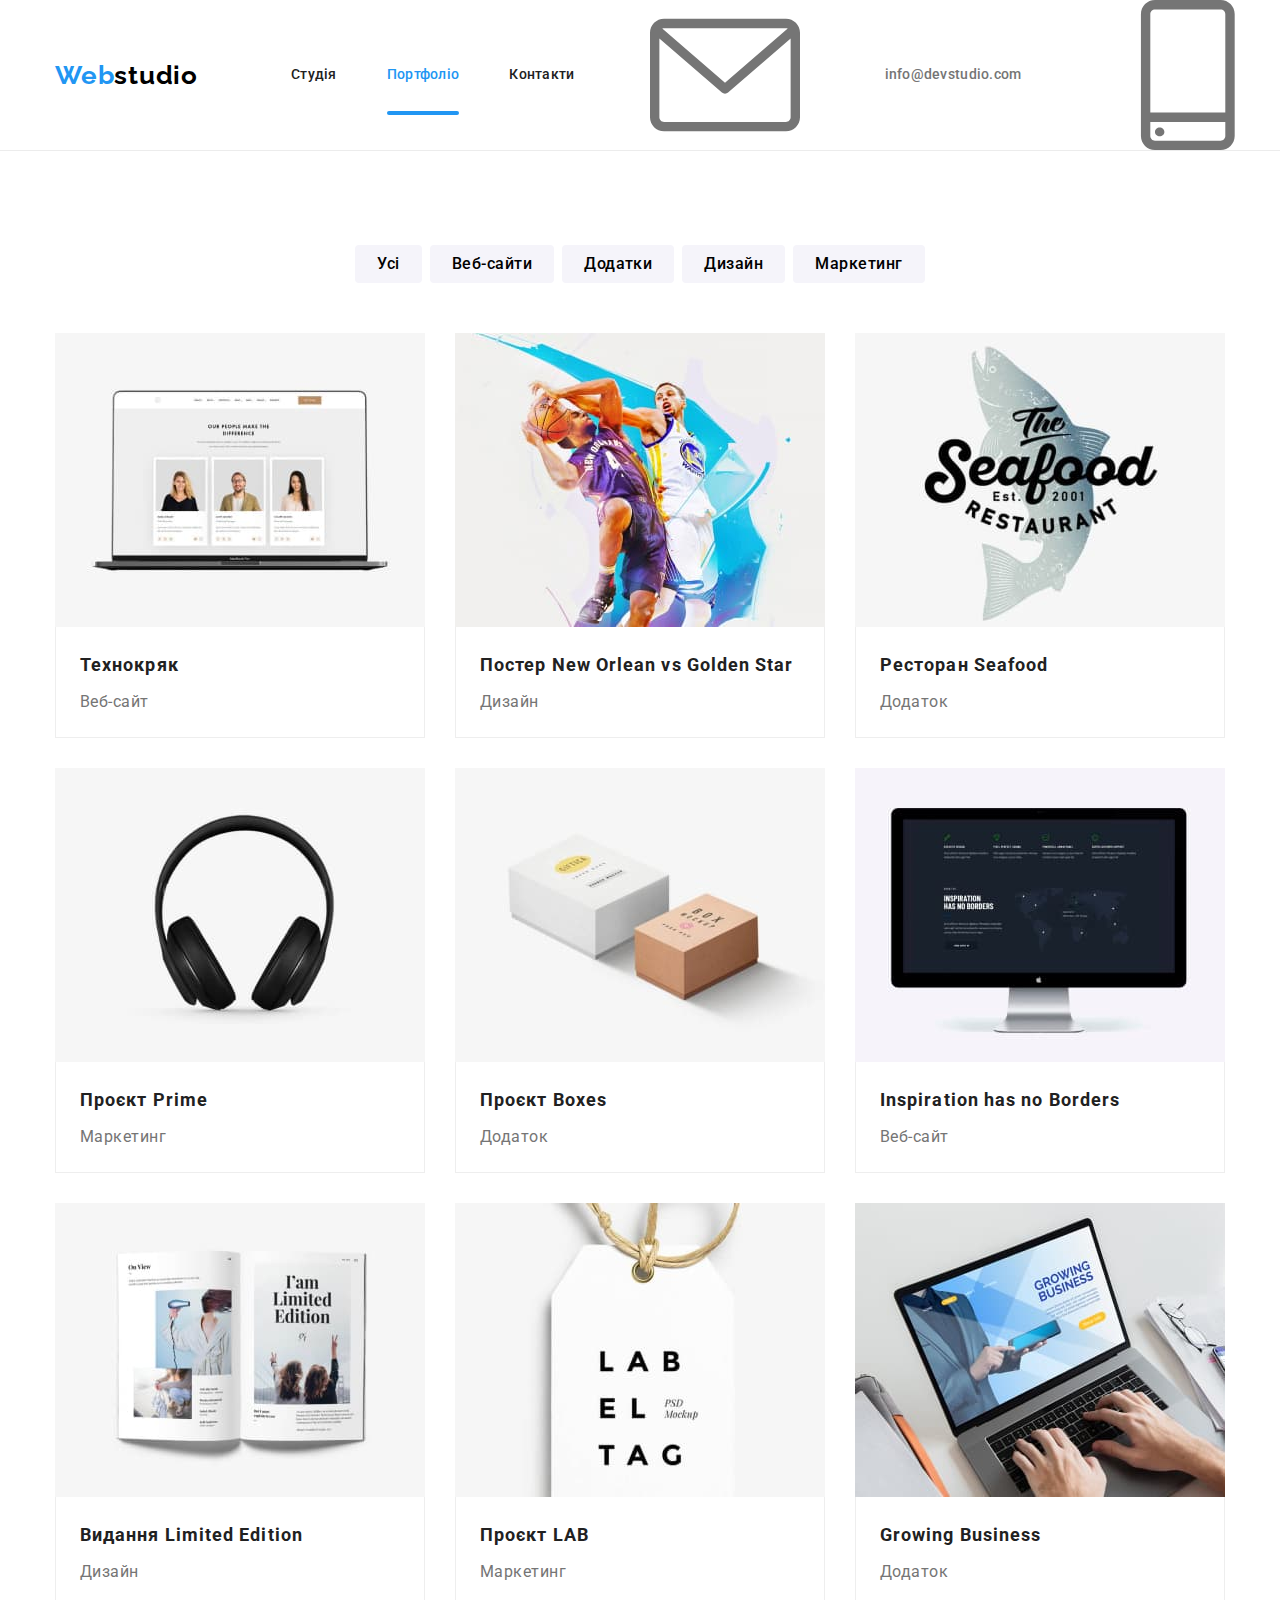
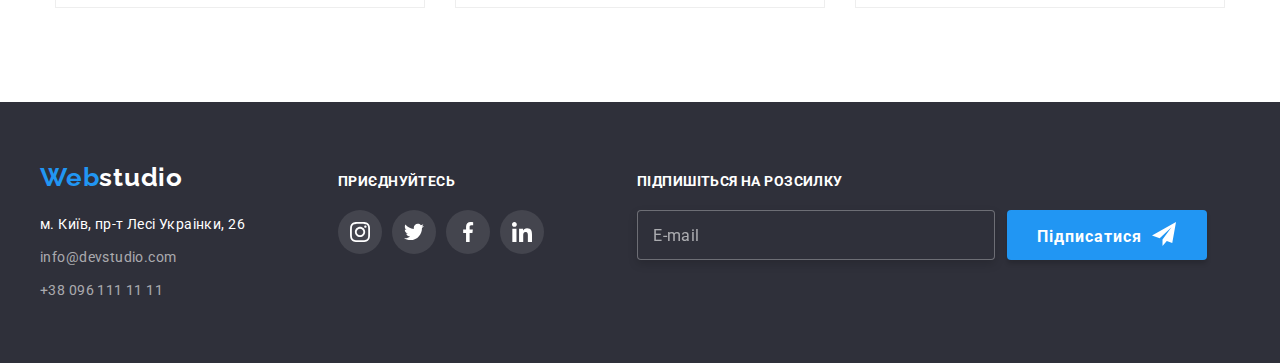
==== portfolio.html @ 49eac724 "Added H/W 6" ====
<!DOCTYPE html>
<html lang="uk">
  <head>
    <meta charset="UTF-8" />
    <meta http-equiv="X-UA-Compatible" content="IE=edge" />
    <meta name="viewport" content="width=device-width, initial-scale=1.0" />
    <title>Document</title>
    <link rel="preconnect" href="https://fonts.googleapis.com" />
    <link rel="preconnect" href="https://fonts.gstatic.com" crossorigin />
    <link
      href="https://fonts.googleapis.com/css2?family=Raleway:wght@700&family=Roboto:wght@400;500;700;900&display=swap"
      rel="stylesheet"
    />
    <link
      rel="stylesheet"
      href="https://cdnjs.cloudflare.com/ajax/libs/modern-normalize/1.1.0/modern-normalize.min.css"
    />
    <link rel="stylesheet" href="./css/styles.css" />
  </head>
  <body>
    <header class="all-nav">
      <div class="all-nav-container container">
        <nav class="page-nav">
          <a class="all-logo-header" href="./index.html">
            <span class="logo-part">Web</span>studio</a
          >
          <ul class="nav-menu list">
            <li class="nav-item">
              <a class="main-nav-link" href="./index.html">Студія</a>
            </li>
            <li class="nav-item">
              <a class="main-nav-link current" href="./portfolio.html">Портфоліо</a>
            </li>
            <li class="nav-item"><a class="main-nav-link" href="#">Контакти</a></li>
          </ul>
        </nav>

        <ul class="contacts-container list">
          <li>
            <a class="side-nav-links" href="mailto:info@devstudio.com">
              <svg class="icon-contacts">
                <use href="./images/icons.svg#icon-envelope"></use>
              </svg>
              info@devstudio.com
            </a>
          </li>
          <li>
            <a class="side-nav-links" href="tel:+380961111111">
              <svg class="icon-contacts">
                <use href="./images/icons.svg#icon-smartphone"></use>
              </svg>
              +38 096 111 11 11</a
            >
          </li>
        </ul>
      </div>
    </header>
    <main>
      <!-- Фильтр из кнопок -->
      <section class="hero-portfolio-section section">
        <div class="container">
          <!-- Убранный заголовок №2 -->
          <h1 class="visually-hidden">Фільтр кнопок</h1>
          <ul class="filter-btn-list list">
            <li><button class="filter-btn" type="button">Усі</button></li>
            <li><button class="filter-btn" type="button">Веб-сайти</button></li>
            <li><button class="filter-btn" type="button">Додатки</button></li>
            <li><button class="filter-btn" type="button">Дизайн</button></li>
            <li><button class="filter-btn" type="button">Маркетинг</button></li>
          </ul>
          <ul class="variant-menu list">
            <li class="variant-menu-item">
              <a href="#" class="variant-menu-link">
                <div class="pseudo-link">
                  <img src="./images/techno-kryak.jpg" alt="Фото веб-сайту" />
                  <div class="variant-overlay">
                    <p class="variant-overlay-text">
                      Ресурс пропонує комплексні пропозиції з різним рівнем функціоналу та сервісів.
                      Все це дозволить відвідувачу отримати вичерпні відомості про компанію чи
                      приватну особу.
                    </p>
                  </div>
                </div>
                <div class="variant-description-item">
                  <h2 class="variant-title">Технокряк</h2>
                  <p class="variant-description">Веб-сайт</p>
                </div>
              </a>
            </li>
            <li class="variant-menu-item">
              <a href="#" class="variant-menu-link">
                <div class="pseudo-link">
                  <img src="./images/basket-poster.jpg" alt="Фото дизайну з баскетболу" />
                  <div class="variant-overlay">
                    <p class="variant-overlay-text">
                      Ресурс пропонує комплексні пропозиції з різним рівнем функціоналу та сервісів.
                      Все це дозволить відвідувачу отримати вичерпні відомості про компанію чи
                      приватну особу.
                    </p>
                  </div>
                </div>
                <div class="variant-description-item">
                  <h2 class="variant-title">Постер New Orlean vs Golden Star</h2>
                  <p class="variant-description">Дизайн</p>
                </div>
              </a>
            </li>
            <li class="variant-menu-item">
              <a href="#" class="variant-menu-link">
                <div class="pseudo-link">
                  <img src="./images/restaurant-poster.jpg" alt="Логотип ресторану" />
                  <div class="variant-overlay">
                    <p class="variant-overlay-text">
                      Ресурс пропонує комплексні пропозиції з різним рівнем функціоналу та сервісів.
                      Все це дозволить відвідувачу отримати вичерпні відомості про компанію чи
                      приватну особу.
                    </p>
                  </div>
                </div>
                <div class="variant-description-item">
                  <h2 class="variant-title">Ресторан Seafood</h2>
                  <p class="variant-description">Додаток</p>
                </div>
              </a>
            </li>
            <li class="variant-menu-item">
              <a href="#" class="variant-menu-link">
                <div class="pseudo-link">
                  <img src="./images/headphones.jpg" alt="Фото навушников" />
                  <div class="variant-overlay">
                    <p class="variant-overlay-text">
                      Ресурс пропонує комплексні пропозиції з різним рівнем функціоналу та сервісів.
                      Все це дозволить відвідувачу отримати вичерпні відомості про компанію чи
                      приватну особу.
                    </p>
                  </div>
                </div>
                <div class="variant-description-item">
                  <h2 class="variant-title">Проєкт Prime</h2>
                  <p class="variant-description">Маркетинг</p>
                </div>
              </a>
            </li>
            <li class="variant-menu-item">
              <a href="#" class="variant-menu-link">
                <div class="pseudo-link">
                  <img src="./images/box-project.jpg" alt="Фото з двома коробками" />
                  <div class="variant-overlay">
                    <p class="variant-overlay-text">
                      Ресурс пропонує комплексні пропозиції з різним рівнем функціоналу та сервісів.
                      Все це дозволить відвідувачу отримати вичерпні відомості про компанію чи
                      приватну особу.
                    </p>
                  </div>
                </div>
                <div class="variant-description-item">
                  <h2 class="variant-title">Проєкт Boxes</h2>
                  <p class="variant-description">Додаток</p>
                </div>
              </a>
            </li>
            <li class="variant-menu-item">
              <a href="#" class="variant-menu-link">
                <div class="pseudo-link">
                  <img src="./images/inspiration.jpg" alt="Фото іншого веб-сайту" />
                  <div class="variant-overlay">
                    <p class="variant-overlay-text">
                      Ресурс пропонує комплексні пропозиції з різним рівнем функціоналу та сервісів.
                      Все це дозволить відвідувачу отримати вичерпні відомості про компанію чи
                      приватну особу.
                    </p>
                  </div>
                </div>
                <div class="variant-description-item">
                  <h2 class="variant-title">Inspiration has no Borders</h2>
                  <p class="variant-description">Веб-сайт</p>
                </div>
              </a>
            </li>
            <li class="variant-menu-item">
              <a href="#" class="variant-menu-link">
                <div class="pseudo-link">
                  <img src="./images/book-release.jpg" alt="Дизайн книги" />
                  <div class="variant-overlay">
                    <p class="variant-overlay-text">
                      Ресурс пропонує комплексні пропозиції з різним рівнем функціоналу та сервісів.
                      Все це дозволить відвідувачу отримати вичерпні відомості про компанію чи
                      приватну особу.
                    </p>
                  </div>
                </div>
                <div class="variant-description-item">
                  <h2 class="variant-title">Видання Limited Edition</h2>
                  <p class="variant-description">Дизайн</p>
                </div>
              </a>
            </li>
            <li class="variant-menu-item">
              <a href="#" class="variant-menu-link">
                <div class="pseudo-link">
                  <img src="./images/project-lab.jpg" alt="Дизайн проекту" />
                  <div class="variant-overlay">
                    <p class="variant-overlay-text">
                      Ресурс пропонує комплексні пропозиції з різним рівнем функціоналу та сервісів.
                      Все це дозволить відвідувачу отримати вичерпні відомості про компанію чи
                      приватну особу.
                    </p>
                  </div>
                </div>
                <div class="variant-description-item">
                  <h2 class="variant-title">Проєкт LAB</h2>
                  <p class="variant-description">Маркетинг</p>
                </div>
              </a>
            </li>
            <li class="variant-menu-item">
              <a href="#" class="variant-menu-link">
                <div class="pseudo-link">
                  <img src="./images/growing-business.jpg" alt="Фото бізнес сайту" />
                  <div class="variant-overlay">
                    <p class="variant-overlay-text">
                      Ресурс пропонує комплексні пропозиції з різним рівнем функціоналу та сервісів.
                      Все це дозволить відвідувачу отримати вичерпні відомості про компанію чи
                      приватну особу.
                    </p>
                  </div>
                </div>
                <div class="variant-description-item">
                  <h2 class="variant-title">Growing Business</h2>
                  <p class="variant-description">Додаток</p>
                </div>
              </a>
            </li>
          </ul>
        </div>
      </section>
    </main>
    <footer class="footer-section">
      <div class="footer-container container">
        <div class="first-footer">
          <a class="all-logo-footer" href="index.html"><span class="logo-part">Web</span>studio</a>
          <address>
            <ul class="footer-list list">
              <li class="footer-list-item">
                <a
                  class="adress"
                  href="https://goo.gl/maps/CPtrU1FHBa2aNyZL9"
                  target="_blank"
                  rel="noopener noreferrer nofollow"
                  >м. Київ, пр-т Лесі Украінки, 26</a
                >
              </li>
              <li class="footer-list-item">
                <a class="contacts" href="mailto:info@devstudio.com">info@devstudio.com</a>
              </li>
              <li class="footer-list-item">
                <a class="contacts" href="tel:+380961111111">+38 096 111 11 11</a>
              </li>
            </ul>
          </address>
        </div>
        <div class="second-footer">
          <p class="second-footer-title">Приєднуйтесь</p>
          <ul class="second-footer-list">
            <li class="second-footer-item">
              <a class="second-footer-link" href="#">
                <svg class="icon-footer">
                  <use href="./images/icons.svg#icon-instagram"></use>
                </svg>
              </a>
            </li>
            <li class="second-footer-item">
              <a class="second-footer-link" href="#">
                <svg class="icon-footer">
                  <use href="./images/icons.svg#icon-twitter"></use>
                </svg>
              </a>
            </li>
            <li class="second-footer-item">
              <a class="second-footer-link" href="#">
                <svg class="icon-footer">
                  <use href="./images/icons.svg#icon-facebook"></use>
                </svg>
              </a>
            </li>
            <li class="second-footer-item">
              <a class="second-footer-link" href="#">
                <svg class="icon-footer">
                  <use href="./images/icons.svg#icon-linkedin"></use>
                </svg>
              </a>
            </li>
          </ul>
        </div>
        <form>
          <div class="third-footer">
            <div class="form-data">
              <label class="footer-label" for="mail">Підпишіться на розсилку</label>
              <input class="footer-input" name="mail" id="mail" type="email" placeholder="E-mail" />
            </div>
            <button class="footer-form-btn" type="submit">
              <p class="footer-form-btn-text">Підписатися</p>
              <svg class="footer-form-icon">
                <use href="./images/icons.svg#icon-send"></use>
              </svg>
            </button>
          </div>
        </form>
      </div>
    </footer>
  </body>
</html>
---- css/styles.css ----
/* Preparations */
:root {
  /* Fonts */
  --paragraf-color: #757575;
  --headings-color: #212121;
  --additional-color: #ffffff;
  --hover-color: #2196f3;
  --logo-color: #000000;

  /* Background */

  --main-background: #ffffff;
  --fourth-section-background: #f5f5f5;
  --fourth-section-list: #f5f4fa;
  --additional-background: #2f303a;

  /* Background-Overlays */

  --third-section-overlay:rgba(47, 48, 58, 0.8);
  --variant-menu-overlay:rgba(33, 150, 243, 0.9);
  --backdrop-overlay: rgba(0, 0, 0, 0.2);

  /* Buttons */
  --hero-btn-hover: #188ce8;
  --button-hover: #2196f3;
  --button-background: #f5f4fa;

  /* Icons */
  --primary-icon-color: #afb1b8;

  /* Cubic-Bezier */
  --time-function: cubic-bezier(0.4, 0, 0.2, 1);
}

body {
  font-family: 'Roboto', sans-serif;
  color: var(--paragraf-color);
  background-color: var(--main-background);
}
h1,
h2,
h3,
h4,
h5,
h6,
p,
ul {
  margin-top: 0;
  margin-bottom: 0;
}
img {
  display: block;
  max-width: 100%;
  height: auto;
}
ul {
  list-style: none;
  padding-left: 0;
}

.section {
  padding-top: 94px;
  padding-bottom: 94px;
}
.container {
  width: 1200px;
  padding: 0px 15px;
  margin: 0 auto;
}

.visually-hidden {
  position: absolute;
  white-space: nowrap;
  width: 1px;
  height: 1px;
  overflow: hidden;
  border: 0;
  padding: 0;
  clip: rect(0 0 0 0);
  clip-path: inset(50%);
  margin: -1px;
}

/* Шапка */
.all-nav{
  border-bottom: 1px solid #ECECEC;
}
.all-nav-container {
  display: flex;
  justify-content: space-between;
  align-items: center;
  /* border-bottom: 1px solid #ECECEC; */
}

.page-nav {
  display: flex;
  align-items: center;
  gap: 93px;
}

.nav-menu,
.contacts-container {
  display: flex;
  gap: 50px;
  padding-left: 0;
}

.all-logo-header {
  font-family: 'Raleway', sans-serif;
  font-weight: 700;
  font-size: 26px;
  line-height: 1.19;
  color: var(--logo-color);
  text-decoration: none;
  letter-spacing: 0.03em;
}
.logo-part {
  color: var(--hover-color);
}

.list {
  list-style-type: none;
}

.all-nav {
  background-color: var(--main-background);
}
.main-nav-link {
  position: relative;
  display: block;
  padding: 32px 0;
  
  font-weight: 500;
  font-size: 14px;
  line-height: 1.14;
  color: var(--headings-color);
  letter-spacing: 0.02em;
  text-decoration: none;

  transition: color 250ms var(--time-function);
}

.main-nav-link:hover,
.main-nav-link:focus {
  color: var(--hover-color);
}
.main-nav-link.current {
  color: var(--hover-color);
}
.main-nav-link.current::after{
  content: "";
  position: absolute;
  bottom: 0;
  left: 0;
  width: 100%;
  height: 4px;
  background-color: var(--hover-color);
  border-radius: 2px;
}
.side-nav-links {
  display: flex;
  gap: 10px;
  align-items: center;
  justify-content: center;

  font-weight: 500;
  font-size: 14px;
  line-height: 1.14;
  color: var(--paragraf-color);
  letter-spacing: 0.02em;
  text-decoration: none;

  transition: color 250ms var(--time-function);
}
.side-nav-links:hover,
.side-nav-links:focus {
  color: var(--hover-color);
}
.icon-contacts {
  fill: currentColor;
  
}
.icon-contacts:hover,
.icon-contacts:focus {
  fill: var(--hover-color);
}

/* Main Studio */

/* 1 (Hero) */

.hero-section {
  text-align: center;
  color: var(--additional-color);

  padding-top: 200px;
  padding-bottom: 200px;

  background-image: linear-gradient(rgba(47, 48, 58, 0.4), rgba(47, 48, 58, 0.4)),
    url(../images/hero-background-photo.jpg);
    background-position: center;
    background-repeat: no-repeat; 
    max-width: 1600px;
    margin: 0 auto;
}
.hero-container {
}
.hero-section-title {
  font-weight: 900;
  font-size: 44px;
  line-height: 1.36;
  text-align: center;
  letter-spacing: 0.06em;
  text-transform: uppercase;
  color: var(--additional-color);

  width: 696px;
  height: 120px;
  margin-bottom: 30px;
  margin-right: auto;
  margin-left: auto;
}
.hero-btn {
  background-color: var(--button-hover);
  color: var(--additional-color);
  font-weight: 700;
  font-size: 16px;
  line-height: 1.88;
  text-align: center;
  letter-spacing: 0.06em;
  border-radius: 4px;
  border: 0;
  cursor: pointer;
  font-family: inherit;

  width: 216px;
  height: 50px;

  transition: background-color 250ms var(--time-function);
}
.hero-btn:hover,
.hero-btn:focus {
  background-color: var(--hero-btn-hover);
}

/* Modal */
.backdrop{
  position: fixed;
  top: 0;
  left: 0;
  width: 100%;
  height: 100%;
  background-color: var(--backdrop-overlay) ;
  opacity: 1;
  transition: opacity 250ms var(--time-function), visibility 250ms var(--time-function);
}
.backdrop.is-hidden{
  opacity: 0;
  pointer-events: none;
  visibility: hidden;
}
.modal{
  position: absolute;
  top: 50%;
  left: 50%;
  transform: translate(-50%, -50%);
  width: 100%;
  max-width: 528px;
  height: 100%;
  max-height: 581px;

  background-color: var(--main-background);
}
.close-modal{
  position: absolute;
  top: 0;
  right: 0;
  display: flex;
  justify-content: center;
  align-items: center;
  margin-right: 8px;
  margin-top: 8px;
  padding: 6px;
  z-index: 1;
  width: 30px;
  height: 30px;
  cursor: pointer;
  background-color: var(--main-background);
  border: 1px solid rgba(0, 0, 0, 0.1);
  border-radius: 50%;
}
.close-modal-icon{
  width: 18px;
  height: 18px;
}

.form{
  position: relative;
  /* z-index: 1; */
  padding: 40px;
  color: var(--paragraf-color);
}
.form-field{
  margin-bottom: 10px;
}
.label {
  display: flex;
  justify-content:flex-start;
  margin-bottom: 4px;
  font-size: 12px;
  line-height: 1.16;
  letter-spacing: 0.01em;
}
.form-input{
  margin: 0;
  padding-left: 42px;
  padding-right: 12px;
  border: 1px solid rgba(33, 33, 33, 0.2);
  border-radius: 4px;
  width: 100%;
  height: 40px;
}
.form-input:focus{
  border-color: var(--hover-color); 
}
.form-input:focus + .icon-modal{
  fill: var(--hover-color);
}
.form-input-area{
  position: relative;
}
.icon-modal{
  width: 18px;
  height: 18px;
  position: absolute;
  top: 50%;
  left: 12px;
  transform: translateY(-50%);

  transition: fill 250ms var(--time-function);
}

.form-textarea {
  padding: 12px 16px;
  width: 100%;
  resize: none;
  width: 448px;
  height: 120px;
  border: 1px solid rgba(33, 33, 33, 0.2);
  border-radius: 4px;
  margin: 0;
}
.form-textarea::placeholder{
  font-size: 12px;
  line-height: 1.16;
  letter-spacing: 0.01em;
  color: rgba(117, 117, 117, 0.5);
}
.modal-title{
  margin-bottom: 12px;
  color: var(--headings-color);
  font-weight: 700;
  font-size: 20px;
  line-height: 1.15;
  text-align: center;
  letter-spacing: 0.03em;
}
.form-field-terms{
  display: flex;
  align-items: center;
  justify-content: center;
  gap:9px;
  margin-top: 20px;
  margin-bottom: 30px;
}
.checkbox-label{
  font-size: 14px;
  line-height: 1.71;
  letter-spacing: 0.03em;
}
.checkbox{
  appearance: none;
  position: absolute;
}
.checkbox-label{
  display: flex;
  align-items: center;
}
.checkbox-label::before{
  content: '';
  display: inline-block;
  margin-right: 9px;
  width: 16px;
  height: 15px;
  border: 2px solid #212121;
  border-radius: 2px;
  background-color: transparent;

  transition: background-color 250ms var(--time-function), border-color 250ms var(--time-function);
}
.checkbox:checked + .checkbox-label::before{
  background-color: var(--hover-color);
  background-image: url(../images/icon-checkbox.svg);
  background-size: contain;
  background-origin: border-box;
  border-color: var(--hover-color);
}

.terms-link{
  color: var(--hover-color);
}
.form-btn{
  width: 200px;
  height: 50px;
  background-color:var(--button-hover) ;
  box-shadow: 0px 4px 4px rgba(0, 0, 0, 0.15);
  border-radius: 4px;
  border-color: transparent;
  font-weight: 700;
  font-size: 16px;
  line-height: 1.88;
  letter-spacing: 0.06em;
  color: var(--additional-color);
}

/* 2 */

.second-section {
  background-color: var(--main-background);
}

.second-section-list {
  font-size: 14px;
  line-height: 1.71;
  letter-spacing: 0.03em;
  color: var(--paragraf-color);

  display: flex;
  align-items: flex-start;
  justify-content: center;
  gap: 30px;
  padding-left: 0;
}
.second-list-item {
  width: 270px;
}
.second-section-title {
  color: var(--headings-color);
  font-size: 14px;
  line-height: 1.14;
  letter-spacing: 0.03em;
  text-transform: uppercase;

  margin-bottom: 10px;
}
.second-section-icon-container{
    width: 100%;
    height: 120px;
    margin-right: auto;
    margin-left: auto;
    margin-bottom: 30px;
    display: flex;
    align-items: center;
    justify-content: center;

  background-color: var(--fourth-section-list);
}
.icon-features {
  width: 70px;
  height: 70px;
}

/* 3 */

.third-section {
  background-color: var(--main-background);

  padding-top: 0;
}
.third-section-list {
  display: flex;
  align-items: center;
  justify-content: center;
  gap: 30px;
  padding-left: 0;
}
.third-section-item{
 position: relative;
}
.third-section-overlay{
  position: absolute;
  bottom: 0;
  left: 0;
  width: 100%;
  height: 70px;
 background-color: var(--third-section-overlay);
}
.third-section-overlay-text{
margin-top: 27px;
margin-bottom: 27px;

font-weight: 700;
font-size: 14px;
line-height: 1.14;
text-align: center;
letter-spacing: 0.03em;
text-transform: uppercase;
color: var(--additional-color);
}
.third-section-title {
  font-size: 36px;
  line-height: 1.16;
  text-align: center;
  letter-spacing: 0.03em;
  color: var(--headings-color);

  margin-bottom: 50px;
}

/* 4 */
.fourth-section {
  background-color: var(--fourth-section-list);
}
.fourth-section-list {
  display: flex;
  justify-content: center;
  align-items: center;
  gap: 30px;
  padding-left: 0;
}
.fourth-section-all-item{
    box-shadow: 0px 1px 3px rgba(0, 0, 0, 0.12), 0px 1px 1px rgba(0, 0, 0, 0.14), 0px 2px 1px rgba(0, 0, 0, 0.2);
    border-radius: 0px 0px 4px 4px;
    background-color: var(--main-background);
}
.fourth-section-item {
  background-color: var(--main-background);

  padding-top: 30px;
  padding-bottom: 30px;
}
.fourth-section-item h3 {
  margin-bottom: 10px;
}
.social-list {
  display: flex;
  align-items: center;
  justify-content: center;
  gap: 10px;
}

.social-link {
  background-color: var(--additional-color);
  border-radius: 50%;
  padding: 12px;
  display: block;
  width: 44px;
  height: 44px;

  transition: background-color 250ms var(--time-function);
}
.social-link:hover,
.social-link:focus {
  background-color: var(--hover-color);
}
.social-link:hover .icon-socials {
  fill: var(--additional-color);
}
.social-link:focus .icon-socials {
  fill: var(--additional-color);
}

.icon-socials {
  fill: var(--primary-icon-color);
  width: 20px;
  height: 20px;

  transition: fill 250ms var(--time-function);
}

.fourth-section-title {
  font-size: 36px;
  line-height: 1.16;
  text-align: center;
  letter-spacing: 0.03em;
  color: var(--headings-color);

  margin-bottom: 50px;
}
.fourth-sub-title {
  font-weight: 500;
  font-size: 16px;
  line-height: 1.18;
  text-align: center;
  letter-spacing: 0.03em;
  color: var(--headings-color);
}
.describe-list {
  font-size: 16px;
  line-height: 1.18;
  text-align: center;
  letter-spacing: 0.03em;

  margin-bottom: 16px;
}

/* 5 */
.company-list {
  display: flex;
  align-items: center;
  justify-content: center;
  gap: 30px;
}
.company-link {
  display: block;
  border: 1px solid #afb1b8;
  border-radius: 4px;
  width: 170px;
  height: 92px;
  padding: 16px 32px;

  transition: border-color 250ms var(--time-function);
}

.company-link:focus .icon-company {
  fill: var(--hover-color);
}
.company-link:hover .icon-company {
  fill: var(--hover-color);
}
.company-link:hover,
.company-link:focus {
  border-color: var(--hover-color);
}

.icon-company {
  fill: var(--primary-icon-color);
  width: 106px;
  height: 60px;

  transition: fill 250ms var(--time-function);
}

.fifth-section-title {
  color: var(--headings-color);
  font-size: 36px;
  line-height: 1.16;
  text-align: center;
  letter-spacing: 0.03em;

  margin-bottom: 50px;
}
/* Footer */
/* First Part */
.footer-container{
    display: flex;
    align-items: baseline;
    gap: 93px;
    padding-left: 0;
    padding-right: 0;
}

.first-footer {
  display: flex;
  flex-direction: column;
  
}
.footer-list {
  padding-left: 0;
}
.footer-list-item:not(:last-child) {
  margin-bottom: 9px;
}

/* Second Part */

.second-footer-list {
  display: flex;
  align-items: center;
  justify-content: center;
  gap: 10px;
}

.second-footer-link {
  background-color: rgba(255, 255, 255, 0.1);
  border-radius: 50%;
  padding: 12px;
  display: block;
  width: 44px;
  height: 44px;
  
  transition: background-color 250ms var(--time-function);
}

.second-footer-link:hover,
.second-footer-link:focus {
  background-color: var(--hover-color);
}

.icon-footer {
  fill: var(--additional-color);
  width: 20px;
  height: 20px;

}

.all-logo-footer {
  font-family: 'Raleway', sans-serif;
  font-weight: 700;
  font-size: 26px;
  line-height: 1.19;
  letter-spacing: 0.03em;
  color: var(--additional-color);
  text-decoration: none;

  margin-bottom: 20px;
}

.footer-section {
  background-color: var(--additional-background);

  padding-top: 60px;
  padding-bottom: 60px;
}
.adress {
  font-size: 14px;
  line-height: 1.71;
  letter-spacing: 0.03em;
  color: var(--additional-color);
  text-decoration: none;
  font-style: normal;

  transition: color 250ms var(--time-function);
}
.adress:hover,
.adress:focus {
  color: var(--hover-color);
}
.contacts {
  font-size: 14px;
  line-height: 1.71;
  letter-spacing: 0.03em;
  color: rgba(255, 255, 255, 0.6);
  text-decoration: none;
  font-style: normal;

  transition: color 250ms var(--time-function);
}
.contacts:hover,
.contacts:focus {
  color: var(--hover-color);
}
.second-footer-title {
  font-weight: 700;
  font-size: 14px;
  line-height: 1.14;
  letter-spacing: 0.03em;
  text-transform: uppercase;
  color: var(--additional-color);

  margin-bottom: 20px;
}

/* Third Part */
.third-footer{
  display: flex;
  align-items: flex-end;
  justify-content: flex-end;
  gap: 12px;
}
.form-data{
  display: flex;
  flex-direction: column;
  gap: 20px;
}
.footer-label{
  font-weight: 700;
  font-size: 14px;
  line-height: 1.14;
  letter-spacing: 0.03em;
  text-transform: uppercase;

  color: var(--additional-color);
}
.footer-input{
  border: 1px solid rgba(255, 255, 255, 0.3);
  filter: drop-shadow(0px 4px 4px rgba(0, 0, 0, 0.15));
  border-radius: 4px;
  background-color: var(--additional-background);
  width: 358px;
  height: 50px;
  padding: 15px;
  
}
.footer-input::placeholder{
  font-size: 16px;
  line-height: 1,25;
  letter-spacing: 0.03em;  
  color: rgba(255, 255, 255, 0.6);
}

.footer-form-btn{
  cursor: pointer;
  display: flex;
  padding: 10px 28px;
  gap: 10px;
  border-color: transparent;
  background-color: var(--button-hover);
  box-shadow: 0px 4px 4px rgba(0, 0, 0, 0.15);
  border-radius: 4px;
  width: 200px;
  height: 50px;
}
.footer-form-btn-text{
  font-weight: 700;
  font-size: 16px;
  line-height: 1.88;
  letter-spacing: 0.06em;
  color: var(--additional-color);
}
.footer-form-icon{
  width: 24px;
  height: 24px;  
  fill: var(--additional-color);
}


/* Main Portfolio */
.hero-portfolio-section {
  border-color: var(--main-background);
}
.filter-btn-list {
  display: flex;
  justify-content: center;
  align-items: center;
  gap: 8px;
  margin-bottom: 50px;
  padding-left: 0;
}
.filter-btn {
  font-weight: 500;
  font-size: 16px;
  line-height: 1.62;
  text-align: center;
  letter-spacing: 0.03em;
  background-color: var(--button-background);
  border-radius: 4px;
  border: 0;
  cursor: pointer;
  font-family: inherit;

  padding: 6px 22px;

  transition: background-color 250ms var(--time-function), color 250ms var(--time-function), box-shadow 250ms var(--time-function);
}
.filter-btn:hover,
.filter-btn:focus {
  background-color: var(--button-hover);
  color: var(--additional-color);
  box-shadow: 0px 3px 1px rgba(0, 0, 0, 0.1), 0px 1px 2px rgba(0, 0, 0, 0.08), 0px 2px 2px rgba(0, 0, 0, 0.12);
}
.variant-menu {
  display: flex;
  flex-wrap: wrap;
  align-items: center;
  flex-basis: calc((100%-2 * 30) / 3);
  gap: 30px;
  padding-left: 0;
}
.variant-menu-link{
  display: block;
  text-decoration: none;

  transition: box-shadow 250ms var(--time-function);
}
.variant-menu-link:hover,
.variant-menu-link:focus{
  box-shadow: 0px 1px 1px rgba(0, 0, 0, 0.12), 0px 4px 4px rgba(0, 0, 0, 0.06), 1px 4px 6px rgba(0, 0, 0, 0.16);
}
.pseudo-link{
  position: relative;
  display: block;
  overflow: hidden;
}
.variant-overlay{
 content: '';
  position: absolute;
 display: inline-block;
 top: 0;
 left: 0;
 height: auto;
 width: 100%;
 background-color: var(--variant-menu-overlay);

 transform: translateY(100%);
  transition: transform 250ms var(--time-function);
}
.variant-menu-link:hover  .variant-overlay{
  transform: translateY(0);
}
.variant-overlay-text{
  margin: 63px 24px;

    font-size: 18px;
    line-height: 1.56;
    letter-spacing: 0.03em;
    color: var(--additional-color);
}
.variant-description-item {
  padding: 20px 24px;
  border: 1px solid #eeeeee;
  border-top: none;
}
.variant-menu h2 {
  margin-bottom: 4px;
}
.variant-title {
  font-size: 18px;
  line-height: 2;
  letter-spacing: 0.06em;
  color: var(--headings-color);
}

.variant-description {
  font-size: 16px;
  line-height: 1.88;
  letter-spacing: 0.03em;
  color: var(--paragraf-color);
}
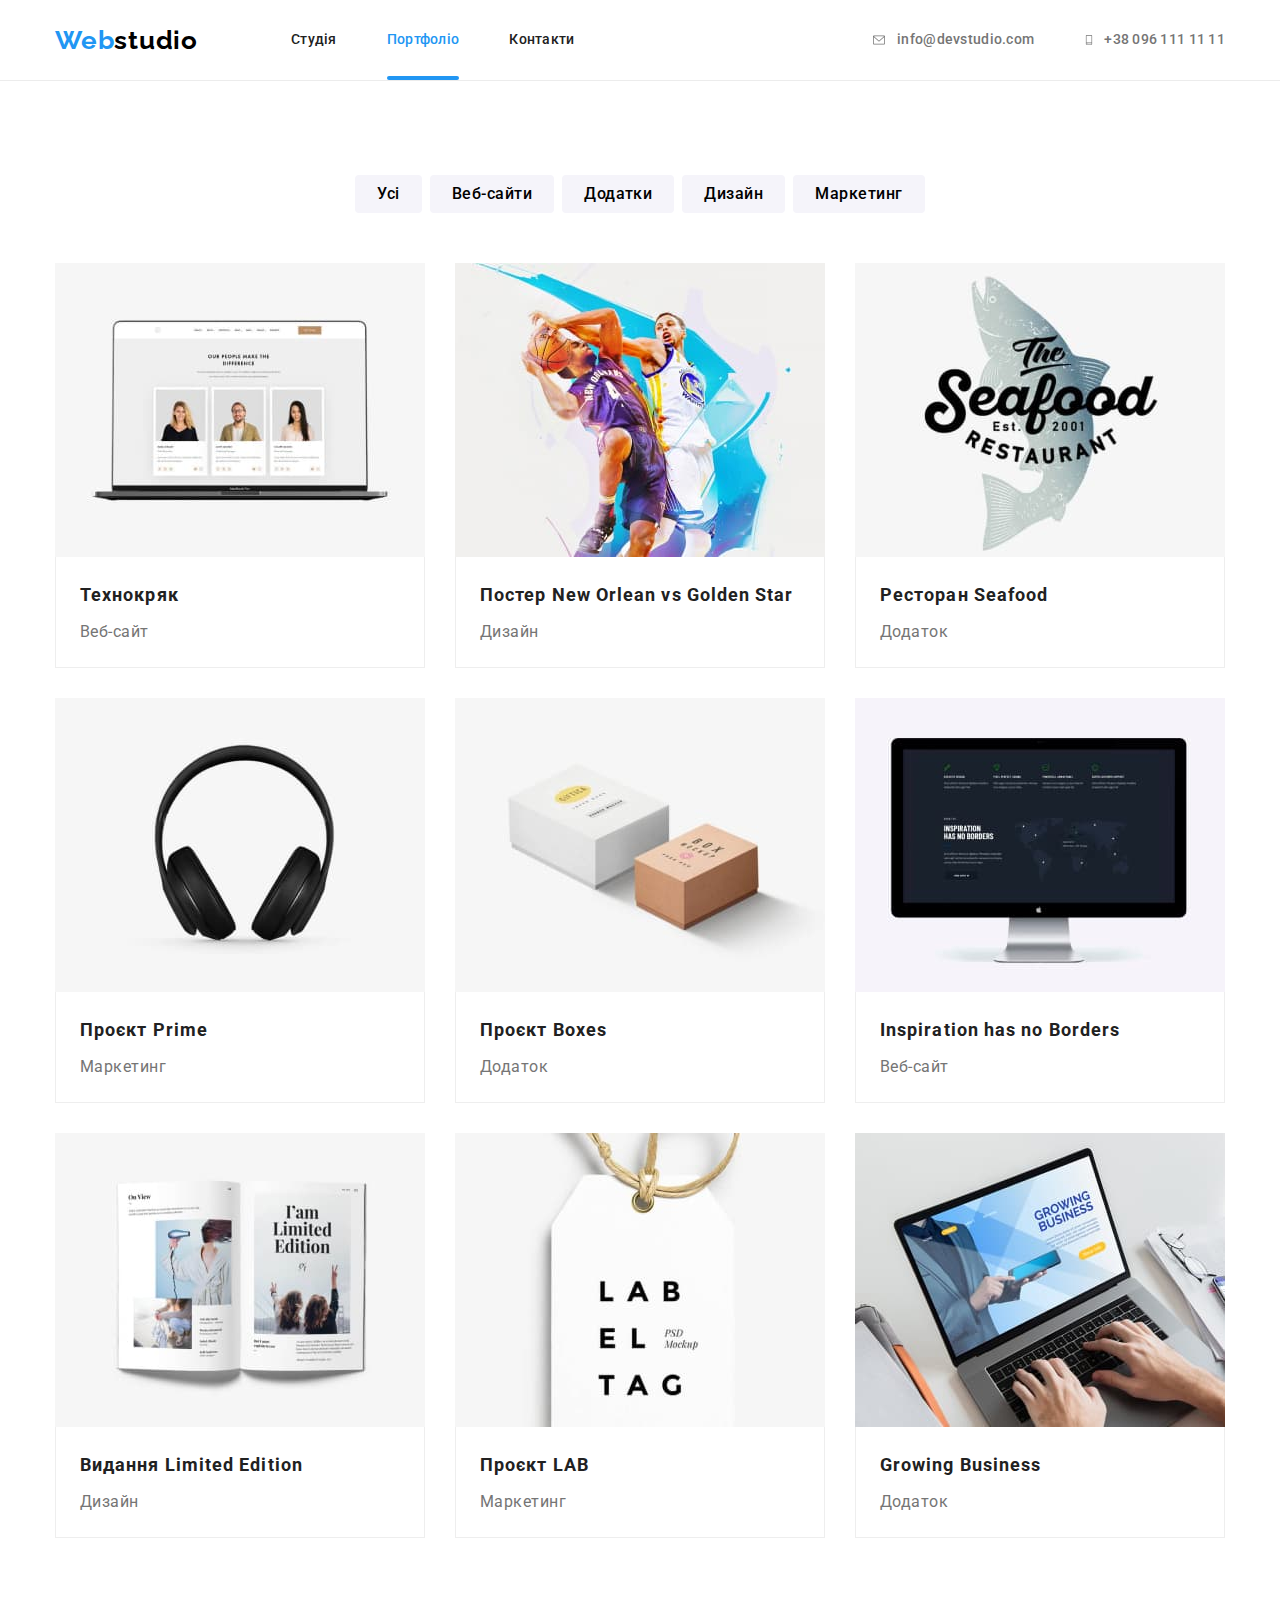
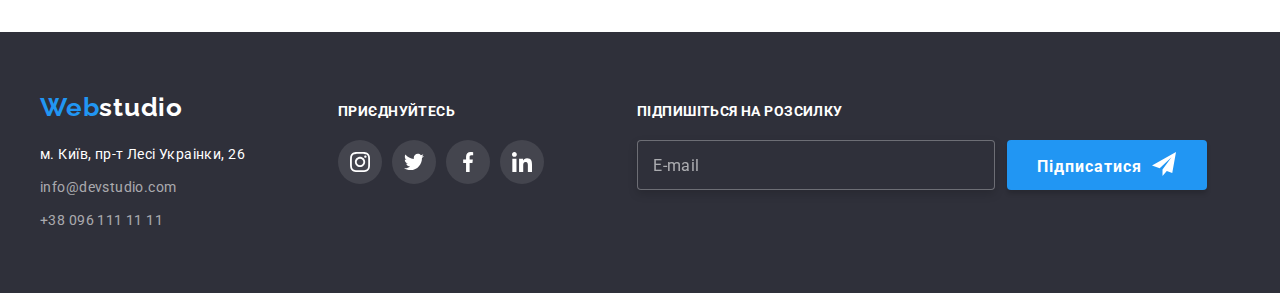
==== commit f00ab0d6: "second-correction" ====
--- a/portfolio.html
+++ b/portfolio.html
@@ -38,7 +38,7 @@
         <ul class="contacts-container list">
           <li>
             <a class="side-nav-links" href="mailto:info@devstudio.com">
-              <svg class="icon-contacts">
+              <svg class="icon-contacts" width="16" height="12">
                 <use href="./images/icons.svg#icon-envelope"></use>
               </svg>
               info@devstudio.com
@@ -46,7 +46,7 @@
           </li>
           <li>
             <a class="side-nav-links" href="tel:+380961111111">
-              <svg class="icon-contacts">
+              <svg class="icon-contacts" width="10" height="16">
                 <use href="./images/icons.svg#icon-smartphone"></use>
               </svg>
               +38 096 111 11 11</a
--- a/css/styles.css
+++ b/css/styles.css
@@ -89,7 +89,6 @@
   display: flex;
   justify-content: space-between;
   align-items: center;
-  /* border-bottom: 1px solid #ECECEC; */
 }
 
 .page-nav {
@@ -263,6 +262,7 @@
   position: absolute;
   top: 50%;
   left: 50%;
+  padding: 40px;
   transform: translate(-50%, -50%);
   width: 100%;
   max-width: 528px;
@@ -296,8 +296,6 @@
 
 .form{
   position: relative;
-  /* z-index: 1; */
-  padding: 40px;
   color: var(--paragraf-color);
 }
 .form-field{
@@ -319,6 +317,8 @@
   border-radius: 4px;
   width: 100%;
   height: 40px;
+  outline: none;
+  transition: border-color 250ms var(--time-function);
 }
 .form-input:focus{
   border-color: var(--hover-color); 
@@ -341,6 +341,7 @@
 }
 
 .form-textarea {
+  display: block;
   padding: 12px 16px;
   width: 100%;
   resize: none;
@@ -349,6 +350,10 @@
   border: 1px solid rgba(33, 33, 33, 0.2);
   border-radius: 4px;
   margin: 0;
+  outline: none;
+}
+.form-textarea:focus{
+  border-color: var(--hover-color);
 }
 .form-textarea::placeholder{
   font-size: 12px;
@@ -408,10 +413,14 @@
 
 .terms-link{
   color: var(--hover-color);
+  margin-left: 5px;
 }
 .form-btn{
+  display: block;
+  margin: 0 auto;
   width: 200px;
   height: 50px;
+
   background-color:var(--button-hover) ;
   box-shadow: 0px 4px 4px rgba(0, 0, 0, 0.15);
   border-radius: 4px;
@@ -421,6 +430,12 @@
   line-height: 1.88;
   letter-spacing: 0.06em;
   color: var(--additional-color);
+  cursor: pointer;
+  transition: background-color 250ms var(--time-function);
+}
+
+.form-btn:hover{
+  background-color: var(--hero-btn-hover);
 }
 
 /* 2 */
@@ -790,7 +805,6 @@
   width: 358px;
   height: 50px;
   padding: 15px;
-  
 }
 .footer-input::placeholder{
   font-size: 16px;
@@ -810,13 +824,16 @@
   border-radius: 4px;
   width: 200px;
   height: 50px;
-}
-.footer-form-btn-text{
   font-weight: 700;
   font-size: 16px;
   line-height: 1.88;
   letter-spacing: 0.06em;
   color: var(--additional-color);
+
+  transition: background-color 250ms var(--time-function);
+}
+.footer-form-btn:hover{
+  background-color: var(--hero-btn-hover);
 }
 .footer-form-icon{
   width: 24px;
